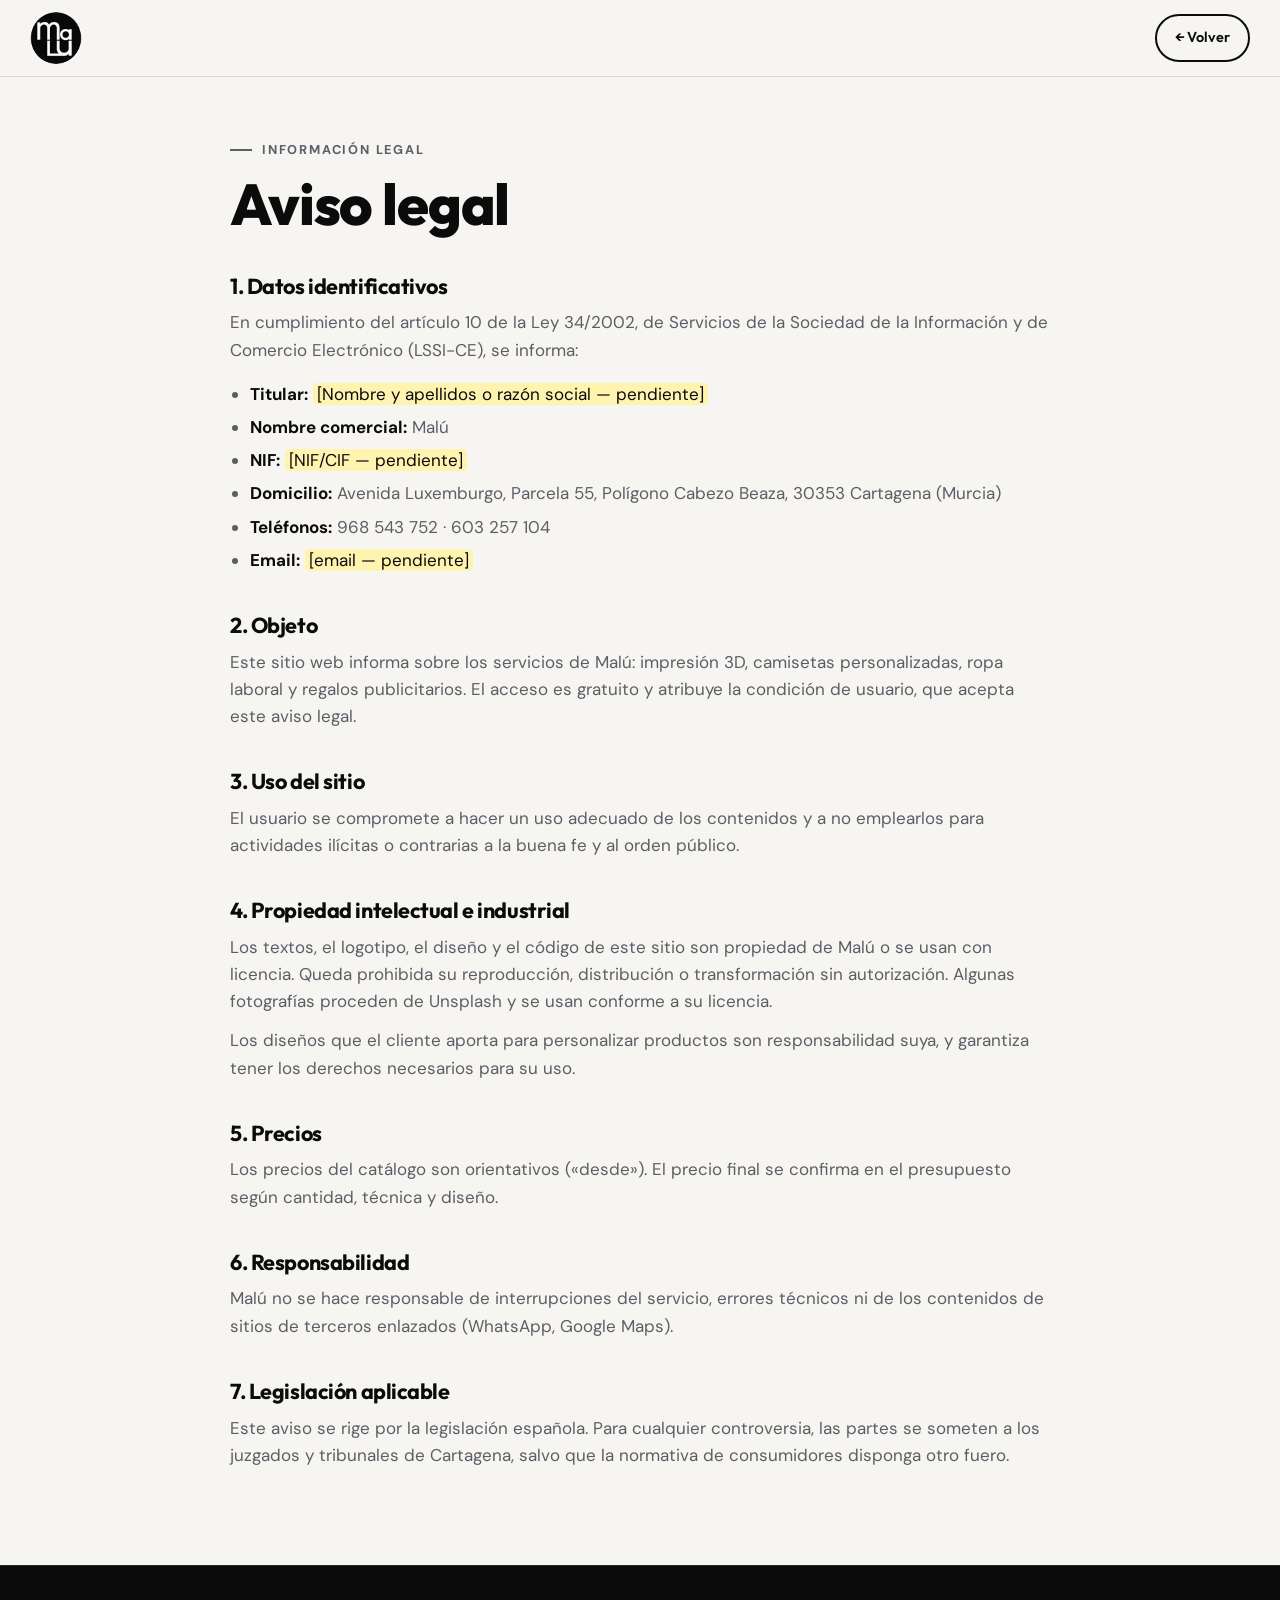
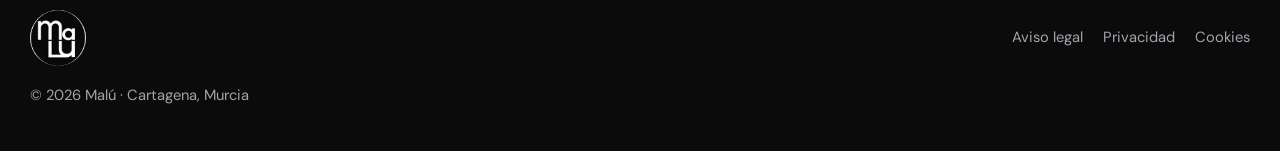
==== aviso-legal.html @ 9c3071f2 "Animaciones, solo logo, páginas legales, ticker en móvil y mejoras SEO Co-Authored-By: Claude Opus 5" ====
<!DOCTYPE html>
<html lang="es">
<head>
  <meta charset="UTF-8">
  <meta name="viewport" content="width=device-width, initial-scale=1.0">
  <title>Aviso legal | Malú</title>
  <meta name="robots" content="noindex, follow">
  <link rel="icon" type="image/png" href="assets/favicon-32.png">
  <link rel="preconnect" href="https://fonts.googleapis.com">
  <link rel="preconnect" href="https://fonts.gstatic.com" crossorigin>
  <link href="https://fonts.googleapis.com/css2?family=Outfit:wght@600;700;800&family=DM+Sans:opsz,wght@9..40,400;9..40,700&display=swap" rel="stylesheet">
  <link rel="stylesheet" href="styles.css">
</head>
<body>
  <header class="header scrolled">
    <div class="wrap header__inner">
      <a href="./" class="brand" aria-label="Malú, inicio"><img src="assets/logo-malu-160.webp" alt="Malú" width="52" height="52"></a>
      <a class="btn btn--sm btn--ghost legal-back" href="./">← Volver</a>
    </div>
  </header>
  <main class="legal wrap">
    <p class="eyebrow">Información legal</p>
    <h1>Aviso legal</h1>
    <h2>1. Datos identificativos</h2>
    <p>En cumplimiento del artículo 10 de la Ley 34/2002, de Servicios de la Sociedad de la Información y de Comercio Electrónico (LSSI-CE), se informa:</p>
    <ul><li><b>Titular:</b> <mark>[Nombre y apellidos o razón social — pendiente]</mark></li><li><b>Nombre comercial:</b> Malú</li><li><b>NIF:</b> <mark>[NIF/CIF — pendiente]</mark></li><li><b>Domicilio:</b> Avenida Luxemburgo, Parcela 55, Polígono Cabezo Beaza, 30353 Cartagena (Murcia)</li><li><b>Teléfonos:</b> 968 543 752 · 603 257 104</li><li><b>Email:</b> <mark>[email — pendiente]</mark></li></ul>
    <h2>2. Objeto</h2>
    <p>Este sitio web informa sobre los servicios de Malú: impresión 3D, camisetas personalizadas, ropa laboral y regalos publicitarios. El acceso es gratuito y atribuye la condición de usuario, que acepta este aviso legal.</p>
    <h2>3. Uso del sitio</h2>
    <p>El usuario se compromete a hacer un uso adecuado de los contenidos y a no emplearlos para actividades ilícitas o contrarias a la buena fe y al orden público.</p>
    <h2>4. Propiedad intelectual e industrial</h2>
    <p>Los textos, el logotipo, el diseño y el código de este sitio son propiedad de Malú o se usan con licencia. Queda prohibida su reproducción, distribución o transformación sin autorización. Algunas fotografías proceden de Unsplash y se usan conforme a su licencia.</p>
    <p>Los diseños que el cliente aporta para personalizar productos son responsabilidad suya, y garantiza tener los derechos necesarios para su uso.</p>
    <h2>5. Precios</h2>
    <p>Los precios del catálogo son orientativos («desde»). El precio final se confirma en el presupuesto según cantidad, técnica y diseño.</p>
    <h2>6. Responsabilidad</h2>
    <p>Malú no se hace responsable de interrupciones del servicio, errores técnicos ni de los contenidos de sitios de terceros enlazados (WhatsApp, Google Maps).</p>
    <h2>7. Legislación aplicable</h2>
    <p>Este aviso se rige por la legislación española. Para cualquier controversia, las partes se someten a los juzgados y tribunales de Cartagena, salvo que la normativa de consumidores disponga otro fuero.</p>
  </main>
  <footer class="footer">
    <div class="wrap footer__inner">
      <a href="./" class="brand brand--light"><img src="assets/logo-malu-160.webp" alt="Malú" width="56" height="56"></a>
      <nav class="footer__legal" aria-label="Legal"><a href="aviso-legal.html">Aviso legal</a><a href="privacidad.html">Privacidad</a><a href="cookies.html">Cookies</a></nav>
      <p class="footer__copy">© 2026 Malú · Cartagena, Murcia</p>
    </div>
  </footer>
</body>
</html>
---- styles.css ----
:root {
  --ink: #0b0b0c;
  --ink-2: #17171a;
  --paper: #f6f5f2;
  --white: #ffffff;
  --muted: #5d5d66;
  --muted-dark: #a3a3ad;
  --line: rgba(11, 11, 12, 0.12);
  --line-dark: rgba(255, 255, 255, 0.12);
  --accent: #2546f0;
  --accent-ink: #1a33c4;
  --accent-soft: #e6eafe;

  --display: "Outfit", "Segoe UI", system-ui, sans-serif;
  --body: "DM Sans", "Segoe UI", system-ui, sans-serif;

  --radius: 22px;
  --radius-sm: 12px;
  --ease: cubic-bezier(.2, .7, .2, 1);
  --header-h: 76px;
}

*, *::before, *::after { box-sizing: border-box; }
html { scroll-behavior: smooth; scroll-padding-top: var(--header-h); }
html, body { overflow-x: clip; }
body {
  margin: 0;
  font-family: var(--body);
  font-size: 1.0625rem;
  line-height: 1.6;
  color: var(--ink);
  background: var(--paper);
  -webkit-font-smoothing: antialiased;
}
img { max-width: 100%; display: block; }
a { color: inherit; text-decoration: none; }
h1, h2, h3 { font-family: var(--display); line-height: 1.05; margin: 0; letter-spacing: -0.02em; }
p { margin: 0; }

.wrap { width: min(1220px, 100% - 40px); margin-inline: auto; }

.skip {
  position: absolute; left: 16px; top: -60px; z-index: 100;
  background: var(--accent); color: #fff; padding: 10px 16px; border-radius: 8px;
}
.skip:focus { top: 16px; }

:focus-visible { outline: 3px solid var(--accent); outline-offset: 3px; border-radius: 6px; }

/* ---------- Buttons ---------- */
.btn {
  position: relative; overflow: hidden;
  display: inline-flex; align-items: center; justify-content: center; gap: .55em;
  padding: 15px 26px; border-radius: 999px;
  font-family: var(--display); font-weight: 600; font-size: 1rem;
  border: 2px solid transparent; cursor: pointer;
  transition: transform .3s var(--ease), background .3s, color .3s, border-color .3s, box-shadow .3s;
}
.btn svg { width: 20px; height: 20px; fill: currentColor; }
.btn--sm { padding: 10px 18px; font-size: .9rem; }
.btn--accent { background: var(--accent); color: #fff; }
.btn--accent:hover { background: var(--accent-ink); transform: translateY(-2px); box-shadow: 0 10px 26px -10px rgba(37, 70, 240, .7); }
.btn--ghost { border-color: var(--ink); color: var(--ink); }
.btn--ghost:hover { background: var(--ink); color: var(--paper); transform: translateY(-2px); }
.btn::after {
  content: ""; position: absolute; inset: 0;
  background: linear-gradient(110deg, transparent 30%, rgba(255,255,255,.35) 50%, transparent 70%);
  transform: translateX(-120%); transition: transform .7s var(--ease);
}
.btn:hover::after { transform: translateX(120%); }

/* ---------- Header ---------- */
.header {
  position: fixed; inset: 0 0 auto; z-index: 50;
  padding-top: env(safe-area-inset-top, 0px);
  transition: background .35s, box-shadow .35s, backdrop-filter .35s;
}
.header.scrolled {
  background: rgba(246, 245, 242, .86);
  backdrop-filter: blur(14px); -webkit-backdrop-filter: blur(14px);
  box-shadow: 0 1px 0 var(--line);
}
.header__inner { height: var(--header-h); display: flex; align-items: center; gap: 28px; }
.brand { display: flex; align-items: center; flex: none; }
.brand img { border-radius: 50%; transition: transform .6s var(--ease); }
.brand:hover img { transform: rotate(-12deg) scale(1.06); }
.nav { display: flex; gap: 28px; margin-left: auto; }
.nav a { position: relative; font-weight: 500; font-size: .98rem; }
.nav a::after {
  content: ""; position: absolute; left: 0; right: 0; bottom: -6px; height: 2px;
  background: var(--accent); transform: scaleX(0); transform-origin: right; transition: transform .35s var(--ease);
}
.nav a:hover::after { transform: scaleX(1); transform-origin: left; }
.burger { display: none; }

/* ---------- Hero ---------- */
.hero { padding-top: calc(var(--header-h) + 56px); overflow: hidden; }
.hero__grid { display: grid; grid-template-columns: 1.05fr 1fr; gap: 56px; align-items: center; }
.eyebrow {
  display: inline-flex; align-items: center; gap: 10px;
  font-size: .8rem; font-weight: 700; letter-spacing: .14em; text-transform: uppercase; color: var(--accent);
}
.eyebrow::before { content: ""; width: 22px; height: 2px; background: currentColor; }
.hero__title { font-size: clamp(3rem, 7.4vw, 6.4rem); font-weight: 800; margin: 18px 0 22px; letter-spacing: -.045em; line-height: .95; }
.hero__title em { font-style: normal; color: var(--accent); }
.hero__lead { font-size: 1.2rem; color: var(--muted); max-width: 34ch; }
.hero__actions { display: flex; flex-wrap: wrap; gap: 12px; margin: 34px 0 40px; }
.hero__facts { list-style: none; padding: 0; margin: 0; display: flex; flex-wrap: wrap; gap: 10px 32px; color: var(--muted); font-size: .95rem; }
.hero__facts strong { color: var(--ink); font-family: var(--display); }

.hero__media { position: relative; aspect-ratio: 1 / 1; max-width: 100%; }
.tile { position: absolute; margin: 0; overflow: hidden; border-radius: var(--radius); box-shadow: 0 30px 60px -30px rgba(11,11,12,.45); }
.tile img { width: 100%; height: 100%; object-fit: cover; transition: transform 1.2s var(--ease); }
.tile:hover img { transform: scale(1.05); }
.tile--main { inset: 0 0 18% 12%; }
.tile--a { left: 0; bottom: 0; width: 46%; aspect-ratio: 3 / 2; border: 6px solid var(--paper); }
.tile--b { right: 6%; bottom: -4%; width: 30%; aspect-ratio: 1; border: 6px solid var(--paper); }
.badge {
  position: absolute; left: 4%; top: 6%; width: 104px; height: 104px; border-radius: 50%;
  background: var(--ink); display: grid; place-items: center;
  box-shadow: 0 0 0 8px var(--paper); animation: spin 22s linear infinite;
}
.badge img { width: 100%; border-radius: 50%; animation: spin 22s linear infinite reverse; }
@keyframes spin { to { transform: rotate(360deg); } }

.ticker { margin-top: 84px; background: var(--ink); color: var(--paper); padding: 20px 0; overflow: hidden; transform: rotate(-1.2deg); width: 104%; margin-left: -2%; }
.ticker__track { display: flex; width: max-content; will-change: transform; animation: marquee 45s linear infinite; }
.ticker:hover .ticker__track { animation-play-state: paused; }
.ticker span { flex: none; font-family: var(--display); font-weight: 700; font-size: 1.5rem; padding-left: 28px; white-space: nowrap; display: flex; align-items: center; gap: 28px; }
.ticker span::after { content: ""; width: 8px; height: 8px; border-radius: 50%; background: var(--accent); }
@keyframes marquee { from { transform: translate3d(0, 0, 0); } to { transform: translate3d(-50%, 0, 0); } }

/* ---------- Sections ---------- */
.section { padding-block: clamp(80px, 11vw, 140px); }
.section--dark { background: var(--ink); color: var(--paper); }
.section--dark .section__sub { color: var(--muted-dark); }
.section--accent { background: var(--accent); color: #fff; }
.section__head { max-width: 760px; margin-bottom: 56px; }
.section__head h2 { font-size: clamp(2.1rem, 4.4vw, 3.6rem); font-weight: 700; margin-top: 14px; }
.section__sub { margin-top: 16px; color: var(--muted); font-size: 1.1rem; }
.section--dark .eyebrow { color: #8ea0ff; }

/* ---------- Services ---------- */
.services { display: grid; grid-template-columns: repeat(2, 1fr); gap: 24px; }
.service {
  display: grid; grid-template-columns: 42% 1fr; background: var(--white);
  border-radius: var(--radius); overflow: hidden; border: 1px solid var(--line);
  transition: transform .45s var(--ease), box-shadow .45s var(--ease);
}
.service:hover { transform: translateY(-6px); box-shadow: 0 28px 50px -30px rgba(11,11,12,.4); }
.service__img { overflow: hidden; min-height: 260px; }
.service__img img { width: 100%; height: 100%; object-fit: cover; transition: transform 1s var(--ease); }
.service:hover .service__img img { transform: scale(1.06); }
.service__body { padding: 30px 28px; display: flex; flex-direction: column; gap: 12px; }
.service__num { font-family: var(--display); font-weight: 700; color: var(--accent); font-size: .9rem; }
.service h3 { font-size: 1.65rem; font-weight: 700; }
.service p { color: var(--muted); font-size: 1rem; }
.chips { list-style: none; padding: 0; margin: auto 0 0; display: flex; flex-wrap: wrap; gap: 6px; }
.chips li { font-size: .78rem; font-weight: 600; padding: 5px 11px; border-radius: 999px; background: var(--accent-soft); color: var(--accent-ink); }

/* ---------- Catalog ---------- */
.filters { display: flex; flex-wrap: wrap; gap: 8px; margin-bottom: 36px; }
.filter {
  font: 600 .95rem var(--display); color: var(--paper); background: transparent;
  border: 1.5px solid var(--line-dark); border-radius: 999px; padding: 10px 20px; cursor: pointer;
  transition: background .3s, border-color .3s, color .3s;
}
.filter:hover { border-color: var(--paper); }
.filter.is-active { background: var(--paper); color: var(--ink); border-color: var(--paper); }

.catalog { display: grid; grid-template-columns: repeat(auto-fill, minmax(min(100%, 300px), 1fr)); gap: 22px; }
@media (min-width: 1025px) { .catalog { grid-template-columns: repeat(3, 1fr); } }
.product {
  background: var(--ink-2); border: 1px solid var(--line-dark); border-radius: var(--radius);
  overflow: hidden; display: flex; flex-direction: column;
  transition: transform .45s var(--ease), border-color .45s, opacity .35s, scale .35s;
}
.product:hover { transform: translateY(-6px); border-color: rgba(142, 160, 255, .5); }
.product.is-hidden { display: none; }
.product__img { aspect-ratio: 4 / 3; overflow: hidden; }
.product__img img { width: 100%; height: 100%; object-fit: cover; transition: transform 1s var(--ease); }
.product:hover .product__img img { transform: scale(1.06); }
.product__body { padding: 22px; display: flex; flex-direction: column; gap: 8px; flex: 1; }
.product__cat { font-size: .74rem; font-weight: 700; letter-spacing: .12em; text-transform: uppercase; color: #8ea0ff; }
.product h3 { font-size: 1.3rem; font-weight: 600; }
.product p { color: var(--muted-dark); font-size: .95rem; }
.product__foot { margin-top: auto; padding-top: 16px; display: flex; align-items: center; justify-content: space-between; gap: 10px; }
.price { font-size: .9rem; color: var(--muted-dark); }
.price b { font-family: var(--display); font-size: 1.35rem; color: var(--paper); }

/* ---------- Steps ---------- */
.steps { list-style: none; padding: 0; margin: 0; display: grid; grid-template-columns: repeat(4, 1fr); gap: 20px; counter-reset: s; }
.step { padding: 30px 26px 34px; border-top: 2px solid var(--ink); position: relative; }
.step::before {
  content: ""; position: absolute; left: 0; top: -2px; height: 2px; width: 0; background: var(--accent);
  transition: width 1s var(--ease) .2s;
}
.step.is-visible::before { width: 100%; }
.step__n { font-family: var(--display); font-weight: 800; font-size: 3.4rem; color: var(--accent); line-height: 1; display: block; margin-bottom: 18px; }
.step h3 { font-size: 1.3rem; font-weight: 700; margin-bottom: 10px; }
.step p { color: var(--muted); font-size: .98rem; }

/* ---------- Why ---------- */
.why { display: grid; grid-template-columns: 1fr 2fr; gap: 56px; align-items: start; }
.why h2 { font-size: clamp(2.6rem, 6vw, 5rem); font-weight: 800; letter-spacing: -.04em; }
.why__grid { display: grid; grid-template-columns: repeat(2, 1fr); gap: 36px 40px; }
.why__grid h3 { font-size: 1.35rem; font-weight: 700; margin-bottom: 8px; }
.why__grid p { color: rgba(255,255,255,.82); }

/* ---------- FAQ ---------- */
.faq { display: grid; grid-template-columns: 1fr 1.4fr; gap: 56px; align-items: start; }
.faq .section__head { position: sticky; top: calc(var(--header-h) + 24px); }
.faq__list details { border-bottom: 1px solid var(--line); }
.faq__list summary {
  list-style: none; cursor: pointer; padding: 24px 44px 24px 0; position: relative;
  font-family: var(--display); font-weight: 600; font-size: 1.2rem;
}
.faq__list summary::-webkit-details-marker { display: none; }
.faq__list summary::after {
  content: "+"; position: absolute; right: 4px; top: 50%; transform: translateY(-50%);
  width: 32px; height: 32px; border-radius: 50%; display: grid; place-items: center;
  background: var(--accent-soft); color: var(--accent); font-size: 1.3rem; transition: transform .35s var(--ease), background .3s, color .3s;
}
.faq__list details[open] summary::after { transform: translateY(-50%) rotate(45deg); background: var(--accent); color: #fff; }
.faq__list details p { padding: 0 44px 24px 0; color: var(--muted); }

/* ---------- Contact ---------- */
.contact { display: grid; grid-template-columns: 1fr 1fr; gap: 56px; align-items: stretch; }
.contact h2 { font-size: clamp(2.1rem, 4.4vw, 3.6rem); font-weight: 700; margin: 14px 0 34px; }
.contact__list { list-style: none; padding: 0; margin: 0 0 40px; display: grid; gap: 20px; }
.contact__list span { display: block; font-size: .78rem; letter-spacing: .12em; text-transform: uppercase; color: var(--muted-dark); margin-bottom: 4px; }
.contact__list a { font-family: var(--display); font-size: 1.25rem; font-weight: 500; transition: color .25s; }
.contact__list a:hover { color: #8ea0ff; }

.form { display: grid; gap: 16px; }
.form__row { display: grid; grid-template-columns: 1fr 1fr; gap: 16px; }
.form label { display: grid; gap: 6px; font-size: .88rem; color: var(--muted-dark); }
.form input, .form select, .form textarea {
  font: 400 1rem var(--body); color: var(--paper); background: var(--ink-2);
  border: 1.5px solid var(--line-dark); border-radius: var(--radius-sm); padding: 13px 15px;
  transition: border-color .25s;
}
.form select { appearance: none; background-image: linear-gradient(45deg, transparent 50%, #a3a3ad 50%), linear-gradient(135deg, #a3a3ad 50%, transparent 50%); background-position: calc(100% - 20px) 55%, calc(100% - 15px) 55%; background-size: 5px 5px; background-repeat: no-repeat; }
.form input:focus, .form select:focus, .form textarea:focus { outline: none; border-color: var(--accent); }
.form button { justify-self: start; }
.form__note { font-size: .9rem; color: #ff8f8f; min-height: 1.2em; }

.contact__map { border-radius: var(--radius); overflow: hidden; min-height: 420px; border: 1px solid var(--line-dark); }
.contact__map iframe { width: 100%; height: 100%; min-height: 420px; border: 0; filter: grayscale(1) contrast(1.05); transition: filter .5s; }
.contact__map:hover iframe { filter: none; }

/* ---------- Footer ---------- */
.footer { background: var(--ink); color: var(--muted-dark); border-top: 1px solid var(--line-dark); padding: 44px 0 calc(44px + env(safe-area-inset-bottom, 0px)); font-size: .92rem; }
.footer__inner { display: flex; flex-wrap: wrap; align-items: center; gap: 18px 36px; }
.brand--light { color: var(--paper); font-size: 1.25rem; }
.footer__legal { display: flex; gap: 20px; margin-left: auto; }
.footer__legal a:hover, .footer a:hover { color: var(--paper); }
.footer__copy { width: 100%; }

/* ---------- WhatsApp float ---------- */
.wa-float {
  position: fixed; right: 20px; bottom: calc(20px + env(safe-area-inset-bottom, 0px)); z-index: 60;
  width: 60px; height: 60px; border-radius: 50%; background: #25d366; display: grid; place-items: center;
  box-shadow: 0 12px 28px -8px rgba(37, 211, 102, .6); transition: transform .3s var(--ease);
}
.wa-float svg { width: 32px; height: 32px; fill: #fff; }
.wa-float:hover { transform: scale(1.08); }
.wa-float::before {
  content: ""; position: absolute; inset: 0; border-radius: 50%; border: 2px solid #25d366;
  animation: ping 2.4s var(--ease) infinite;
}
@keyframes ping { 0% { transform: scale(1); opacity: .8; } 100% { transform: scale(1.7); opacity: 0; } }

/* ---------- Reveal ---------- */
.reveal { opacity: 0; transform: translateY(28px); filter: blur(6px); transition: opacity .9s var(--ease), transform .9s var(--ease), filter .9s var(--ease); }
.reveal.is-visible { opacity: 1; transform: none; filter: none; }
.hero .reveal { transition-delay: calc(var(--i, 0) * 110ms); }

/* ---------- Responsive ---------- */
@media (max-width: 1024px) {
  .hero__grid { grid-template-columns: 1fr; gap: 48px; }
  .hero__media { max-width: 620px; }
  .services { grid-template-columns: 1fr; }
  .steps { grid-template-columns: repeat(2, 1fr); }
  .why, .faq, .contact { grid-template-columns: 1fr; gap: 40px; }
  .faq .section__head { position: static; }
}

@media (max-width: 860px) {
  .header__cta { display: none; }
  .burger {
    display: grid; gap: 6px; margin-left: auto; width: 44px; height: 44px; place-content: center;
    background: none; border: 0; cursor: pointer;
  }
  .burger span { width: 24px; height: 2px; background: var(--ink); transition: transform .3s var(--ease); }
  .burger[aria-expanded="true"] span:first-child { transform: translateY(4px) rotate(45deg); }
  .burger[aria-expanded="true"] span:last-child { transform: translateY(-4px) rotate(-45deg); }
  .nav {
    position: fixed; inset: calc(var(--header-h) + env(safe-area-inset-top, 0px)) 0 auto; flex-direction: column; gap: 0;
    background: var(--paper); padding: 8px 20px 24px; box-shadow: 0 20px 30px -20px rgba(0,0,0,.25);
    transform: translateY(-120%); transition: transform .45s var(--ease); z-index: -1;
  }
  .nav.open { transform: none; }
  .nav a { padding: 16px 0; border-bottom: 1px solid var(--line); font-size: 1.15rem; font-family: var(--display); }
  .header.menu-open { background: var(--paper); }
}

@media (max-width: 640px) {
  .wrap { width: calc(100% - 32px); }
  .hero { padding-top: calc(var(--header-h) + 28px); }
  .service { grid-template-columns: 1fr; }
  .service__img { min-height: 0; aspect-ratio: 16 / 10; }
  .steps { grid-template-columns: 1fr; }
  .why__grid { grid-template-columns: 1fr; }
  .form__row { grid-template-columns: 1fr; }
  .badge { width: 74px; height: 74px; }
  .ticker { margin-top: 56px; padding: 14px 0; }
  .ticker__track { animation-duration: 38s; }
  .ticker span { font-size: 1.1rem; padding-left: 20px; gap: 20px; }
  .hero__title { font-size: clamp(2.6rem, 12vw, 3.4rem); }
  .hero__lead { font-size: 1.05rem; }
  .hero__actions { margin: 26px 0 30px; }
  .hero__actions .btn { flex: 1 1 100%; }
  .section__head { margin-bottom: 36px; }
  .service__body { padding: 24px 20px; }
  .faq__list summary { font-size: 1.05rem; }
  .contact__list a { font-size: 1.1rem; }
  .contact__map, .contact__map iframe { min-height: 300px; }
  .form button { justify-self: stretch; }
  .wa-float { width: 54px; height: 54px; right: 16px; }
  .footer__legal { margin-left: 0; }
}

/* Con "reducir movimiento" se mantienen las animaciones suaves (petición de la clienta);
   el JS desactiva parallax, tilt e intro, y aquí se frenan los bucles. */
@media (prefers-reduced-motion: reduce) {
  html { scroll-behavior: auto; }
  .ticker__track { animation-duration: 60s; }
  .blob { animation: none; }
}

/* ---------- Páginas legales ---------- */
.legal-back { margin-left: auto; }
.legal { max-width: 820px; padding-block: calc(var(--header-h) + 56px) 96px; }
.legal h1 { font-size: clamp(2.2rem, 6vw, 3.6rem); font-weight: 800; margin: 14px 0 32px; }
.legal h2 { font-size: 1.35rem; font-weight: 700; margin: 40px 0 12px; }
.legal p, .legal li { color: var(--muted); }
.legal p + p { margin-top: 12px; }
.legal ul { padding-left: 1.2em; display: grid; gap: 6px; }
.legal b { color: var(--ink); }
.legal mark { background: #fff3b0; color: var(--ink); padding: 0 4px; border-radius: 4px; }
.legal .table { overflow-x: auto; margin-top: 12px; }
.legal table { width: 100%; border-collapse: collapse; font-size: .95rem; min-width: 520px; }
.legal th, .legal td { text-align: left; padding: 12px 14px; border-bottom: 1px solid var(--line); vertical-align: top; }
.legal th { font-family: var(--display); color: var(--ink); }

/* =========================================================
   ANIMACIONES E INTERACCIÓN
   ========================================================= */

/* Intro con el logo */
.intro {
  position: fixed; inset: 0; z-index: 200; background: var(--ink);
  display: grid; place-items: center;
  clip-path: circle(150% at 50% 50%);
  transition: clip-path 1s cubic-bezier(.7, 0, .2, 1);
}
.intro img { border-radius: 50%; animation: introPop .9s var(--ease) both; }
.intro.done { clip-path: circle(0% at 50% 50%); pointer-events: none; }
@keyframes introPop { from { transform: scale(.4) rotate(-90deg); opacity: 0; } to { transform: none; opacity: 1; } }

/* Barra de progreso de lectura */
.progress {
  position: fixed; top: 0; left: 0; z-index: 70; height: 3px; width: 100%;
  background: var(--accent); transform-origin: 0 50%; transform: scaleX(0);
}

/* Header que se esconde al bajar y aparece al subir */
.header { transition: background .35s, box-shadow .35s, transform .45s var(--ease); }
.header.hide { transform: translateY(-110%); }
.nav a.active { color: var(--accent); }
.nav a.active::after { transform: scaleX(1); }

/* Fondo vivo del hero */
.hero { position: relative; isolation: isolate; }
.blob {
  position: absolute; z-index: -1; border-radius: 50%; filter: blur(70px); opacity: .55; pointer-events: none;
  animation: float 14s ease-in-out infinite alternate;
}
.blob--1 { width: 460px; height: 460px; background: #b9c4ff; right: -120px; top: 40px; }
.blob--2 { width: 320px; height: 320px; background: #dfe4ff; left: -120px; bottom: 120px; animation-delay: -6s; }
@keyframes float { to { transform: translate3d(-60px, 50px, 0) scale(1.12); } }

/* Título del hero palabra a palabra */
.hero__title .line { display: block; overflow: hidden; padding-bottom: .06em; }
.hero__title .word { display: inline-block; transform: translateY(110%) rotate(6deg); opacity: 0; transition: transform 1s var(--ease), opacity 1s var(--ease); }
.is-loaded .hero__title .word { transform: none; opacity: 1; }
.hero__title .word:nth-child(1) { transition-delay: .15s; }
.hero__title .word:nth-child(2) { transition-delay: .25s; }
.hero__title .line + .line .word:nth-child(1) { transition-delay: .4s; }
.hero__title .line + .line .word:nth-child(2) { transition-delay: .5s; }
.hero__title .line + .line .word:nth-child(3) { transition-delay: .6s; }
.hero .reveal { transition-delay: calc(.5s + var(--i, 0) * 120ms); }
h1.eyebrow { margin: 0; font-family: var(--body); line-height: 1.4; letter-spacing: .14em; }

/* Fotos del hero: entrada con máscara + parallax */
.tile { clip-path: inset(100% 0 0 0 round var(--radius)); transition: clip-path 1.3s cubic-bezier(.7, 0, .2, 1), transform .8s var(--ease); will-change: transform; }
.is-loaded .tile { clip-path: inset(0 0 0 0 round var(--radius)); }
.is-loaded .tile--main { transition-delay: .35s; }
.is-loaded .tile--a { transition-delay: .65s; }
.is-loaded .tile--b { transition-delay: .85s; }
.tile img { transform: scale(1.25); transition: transform 1.8s var(--ease); }
.is-loaded .tile img { transform: scale(1); }
.is-loaded .tile:hover img { transform: scale(1.06); }

/* Sello giratorio */
.badge { width: 132px; height: 132px; animation: none; background: var(--paper); box-shadow: 0 18px 40px -18px rgba(11,11,12,.45); transform: scale(0); transition: transform .9s cubic-bezier(.3, 1.6, .5, 1) 1.1s; }
.is-loaded .badge { transform: scale(1); }
.badge img { width: 74px; height: 74px; animation: none; position: absolute; }
.badge__ring { width: 100%; height: 100%; animation: spin 18s linear infinite; }
.badge__ring text { font: 700 14px var(--display); fill: var(--ink); }

/* Títulos de sección: barrido palabra a palabra */
.split .w { display: inline-block; overflow: hidden; vertical-align: top; padding-bottom: .08em; }
.split .w > span { display: inline-block; transform: translateY(105%); transition: transform .9s var(--ease); transition-delay: calc(var(--w) * 55ms); }
.split.is-visible .w > span { transform: none; }

/* Revelado escalonado de grupos */
.stagger > * { opacity: 0; transform: translateY(40px) scale(.97); transition: opacity .8s var(--ease), transform .8s var(--ease); transition-delay: calc(var(--s, 0) * 90ms); }
.stagger.is-visible > * { opacity: 1; transform: none; }

/* Imágenes que se descubren al entrar */
.service__img, .product__img { clip-path: inset(0 0 100% 0); transition: clip-path 1.1s cubic-bezier(.7, 0, .2, 1) .15s; }
.is-visible .service__img, .is-visible .product__img { clip-path: inset(0 0 0 0); }

/* Tarjetas con inclinación 3D y brillo que sigue al ratón */
.service, .product { position: relative; }
.tilt { will-change: transform; }
.tilt::before {
  content: ""; position: absolute; inset: 0; z-index: 2; pointer-events: none; border-radius: inherit;
  background: radial-gradient(500px circle at var(--mx, 50%) var(--my, 50%), rgba(37, 70, 240, .14), transparent 45%);
  opacity: 0; transition: opacity .4s;
}
.tilt:hover::before { opacity: 1; }
.stagger.is-visible > .tilt:hover { transition: transform .15s linear, box-shadow .45s, border-color .45s; }

/* Chips */
.chips li { transition: transform .3s var(--ease), background .3s, color .3s; }
.chips li:hover { transform: translateY(-3px); background: var(--accent); color: #fff; }

/* Botones magnéticos */
.btn.magnetic { transition: transform .25s var(--ease), background .3s, color .3s, border-color .3s, box-shadow .3s; }

/* Filtro del catálogo animado */
.catalog.is-visible > .product.entering { animation: popIn .55s var(--ease) both; animation-delay: calc(var(--s, 0) * 60ms); }
@keyframes popIn { from { opacity: 0; transform: translateY(24px) scale(.94); } to { opacity: 1; transform: none; } }

/* Pasos: número que sube */
.step__n { display: inline-block; transform: translateY(30px); opacity: 0; transition: transform .9s var(--ease), opacity .9s; }
.step.is-visible .step__n { transform: none; opacity: 1; }
.step:hover .step__n { animation: bounce .6s var(--ease); }
@keyframes bounce { 40% { transform: translateY(-10px); } }

/* Sección azul: texto gigante de fondo en movimiento */
.section--accent { position: relative; overflow: hidden; }
.section--accent::after {
  content: "MALÚ · MALÚ · MALÚ · MALÚ · MALÚ · MALÚ · MALÚ · MALÚ ·"; position: absolute; left: 0; bottom: -0.18em; white-space: nowrap;
  font: 800 clamp(6rem, 18vw, 16rem)/1 var(--display); color: rgba(255,255,255,.07); pointer-events: none;
  animation: marquee 60s linear infinite;
}
.why { position: relative; z-index: 1; }
.why__grid > div { padding-left: 18px; border-left: 2px solid rgba(255,255,255,.25); transition: border-color .4s, transform .4s var(--ease); }
.why__grid > div:hover { border-color: #fff; transform: translateX(6px); }

/* FAQ: apertura suave */
.faq__list details[open] p { animation: faqIn .45s var(--ease); }
@keyframes faqIn { from { opacity: 0; transform: translateY(-8px); } }
.faq__list summary { transition: color .25s, padding-left .35s var(--ease); }
.faq__list summary:hover { color: var(--accent); padding-left: 8px; }

/* WhatsApp: aparece tras el scroll */
.wa-float { transform: scale(0); transition: transform .5s cubic-bezier(.3, 1.6, .5, 1); }
.wa-float.show { transform: scale(1); }
.wa-float.show:hover { transform: scale(1.1) rotate(-8deg); }

/* Cursor personalizado (solo ratón) */
.cursor {
  position: fixed; left: 0; top: 0; z-index: 300; width: 36px; height: 36px; margin: -18px 0 0 -18px;
  border: 1.5px solid var(--accent); border-radius: 50%; pointer-events: none;
  transition: width .3s var(--ease), height .3s var(--ease), margin .3s var(--ease), background .3s, opacity .3s;
  opacity: 0;
}
.cursor.on { opacity: 1; }
.cursor.big { width: 70px; height: 70px; margin: -35px 0 0 -35px; background: rgba(37, 70, 240, .12); }
@media (hover: none) { .cursor { display: none; } }

@media (max-width: 640px) {
  .badge { width: 96px; height: 96px; }
  .badge img { width: 54px; height: 54px; }
  .blob--1 { width: 280px; height: 280px; }
}
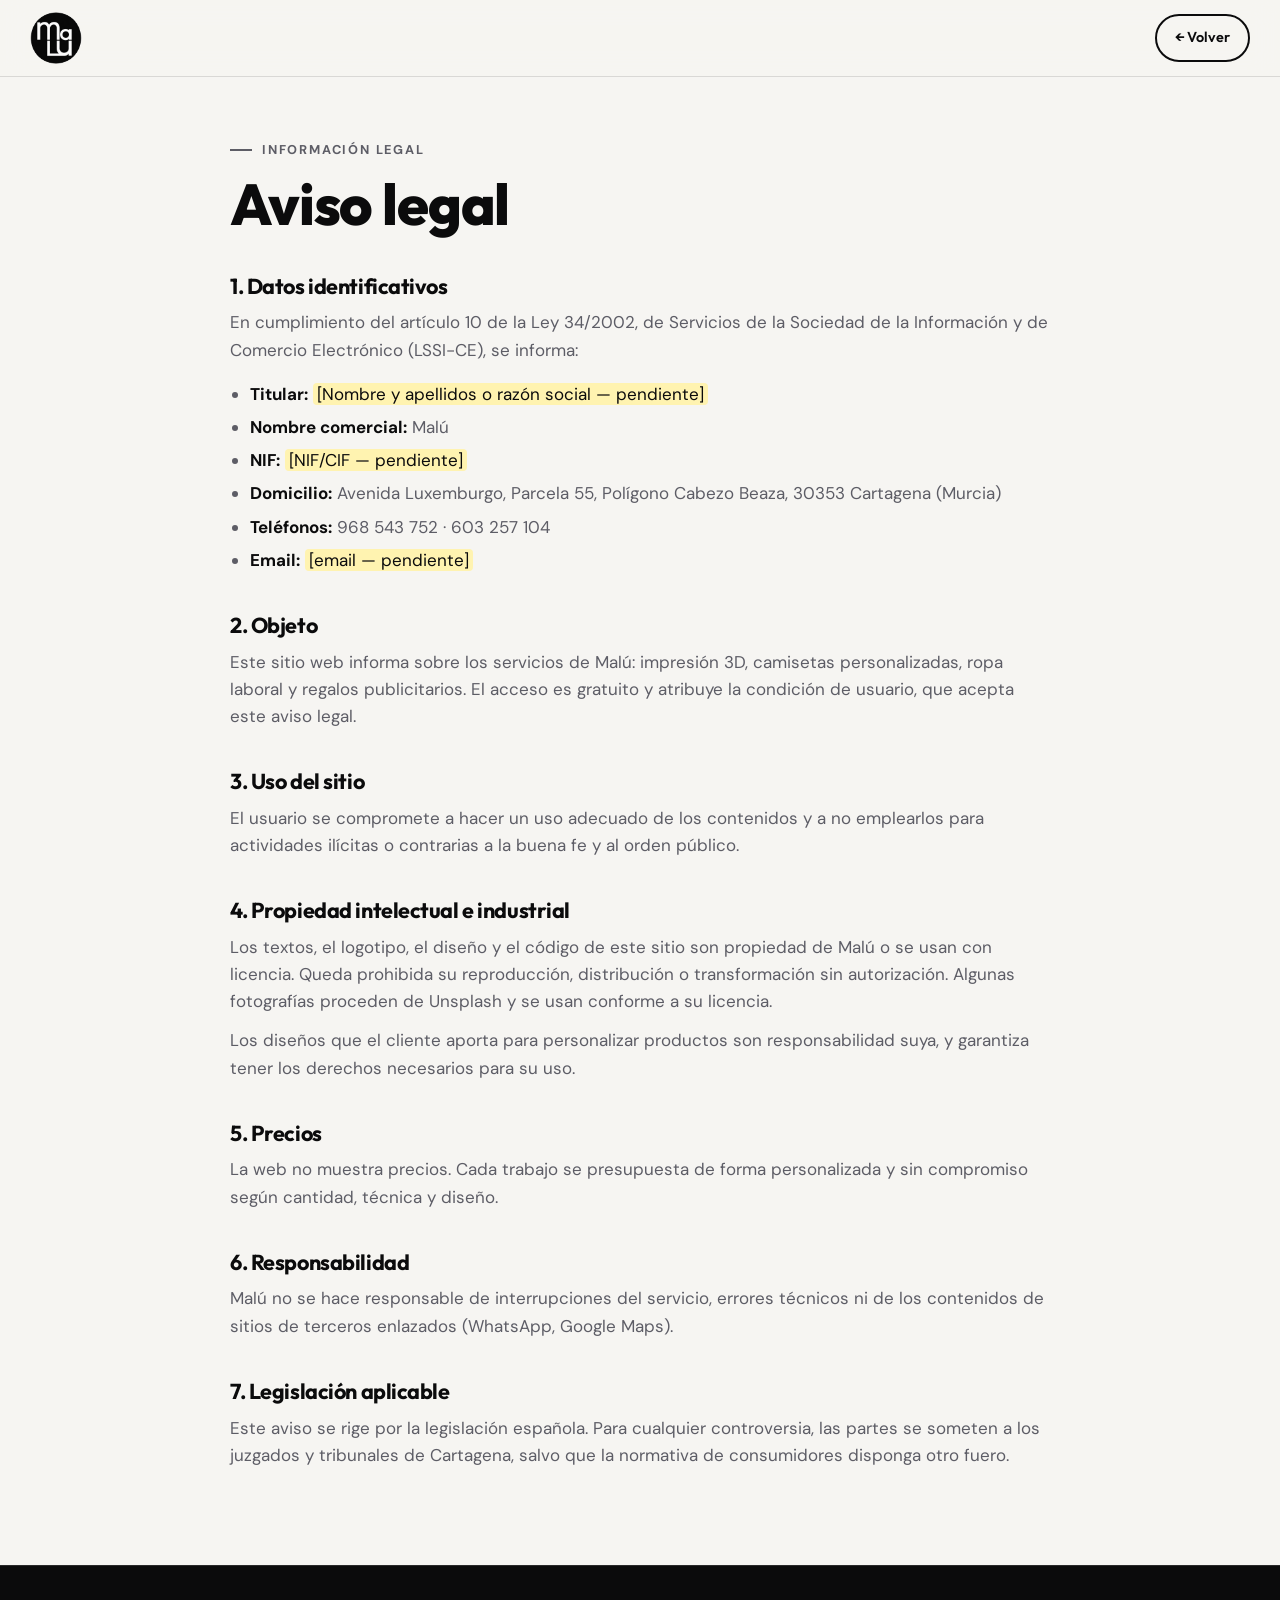
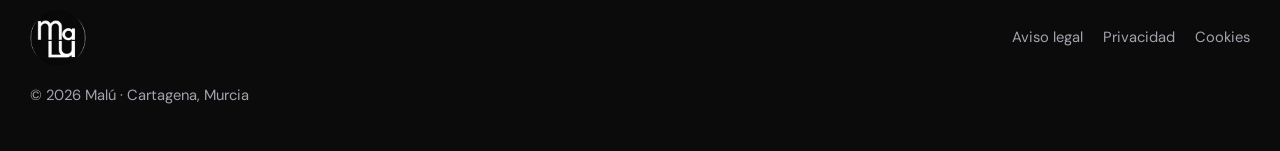
==== commit 1a76dafc: "Catálogo sin precios: todo con Solicitar presupuesto por WhatsApp Co-Authored-By: Claude Opus 5.5 <n" ====
--- a/aviso-legal.html
+++ b/aviso-legal.html
@@ -32,7 +32,7 @@
     <p>Los textos, el logotipo, el diseño y el código de este sitio son propiedad de Malú o se usan con licencia. Queda prohibida su reproducción, distribución o transformación sin autorización. Algunas fotografías proceden de Unsplash y se usan conforme a su licencia.</p>
     <p>Los diseños que el cliente aporta para personalizar productos son responsabilidad suya, y garantiza tener los derechos necesarios para su uso.</p>
     <h2>5. Precios</h2>
-    <p>Los precios del catálogo son orientativos («desde»). El precio final se confirma en el presupuesto según cantidad, técnica y diseño.</p>
+    <p>La web no muestra precios. Cada trabajo se presupuesta de forma personalizada y sin compromiso según cantidad, técnica y diseño.</p>
     <h2>6. Responsabilidad</h2>
     <p>Malú no se hace responsable de interrupciones del servicio, errores técnicos ni de los contenidos de sitios de terceros enlazados (WhatsApp, Google Maps).</p>
     <h2>7. Legislación aplicable</h2>
--- a/styles.css
+++ b/styles.css
@@ -83,7 +83,7 @@
 .header__inner { height: var(--header-h); display: flex; align-items: center; gap: 28px; }
 .brand { display: flex; align-items: center; flex: none; }
 .brand img { border-radius: 50%; transition: transform .6s var(--ease); }
-.brand:hover img { transform: rotate(-12deg) scale(1.06); }
+@media (hover: hover) { .brand:hover img { transform: rotate(-12deg) scale(1.06); } }
 .nav { display: flex; gap: 28px; margin-left: auto; }
 .nav a { position: relative; font-weight: 500; font-size: .98rem; }
 .nav a::after {
@@ -361,12 +361,12 @@
 /* Intro con el logo */
 .intro {
   position: fixed; inset: 0; z-index: 200; background: var(--ink);
-  display: grid; place-items: center;
-  clip-path: circle(150% at 50% 50%);
-  transition: clip-path 1s cubic-bezier(.7, 0, .2, 1);
-}
-.intro img { border-radius: 50%; animation: introPop .9s var(--ease) both; }
-.intro.done { clip-path: circle(0% at 50% 50%); pointer-events: none; }
+  display: flex; align-items: center; justify-content: center;
+  transition: opacity .7s var(--ease) .15s, visibility 0s linear .85s;
+}
+.intro img { width: 96px; height: 96px; border-radius: 50%; animation: introPop .9s var(--ease) both; transition: transform .7s var(--ease), opacity .5s; }
+.intro.done { opacity: 0; visibility: hidden; pointer-events: none; }
+.intro.done img { transform: scale(1.6); opacity: 0; }
 @keyframes introPop { from { transform: scale(.4) rotate(-90deg); opacity: 0; } to { transform: none; opacity: 1; } }
 
 /* Barra de progreso de lectura */
@@ -416,8 +416,8 @@
 /* Sello giratorio */
 .badge { width: 132px; height: 132px; animation: none; background: var(--paper); box-shadow: 0 18px 40px -18px rgba(11,11,12,.45); transform: scale(0); transition: transform .9s cubic-bezier(.3, 1.6, .5, 1) 1.1s; }
 .is-loaded .badge { transform: scale(1); }
-.badge img { width: 74px; height: 74px; animation: none; position: absolute; }
-.badge__ring { width: 100%; height: 100%; animation: spin 18s linear infinite; }
+.badge img { position: absolute; top: 50%; left: 50%; width: 74px; height: 74px; margin: -37px 0 0 -37px; animation: none; }
+.badge__ring { position: absolute; inset: 0; width: 100%; height: 100%; display: block; overflow: visible; transform-origin: 50% 50%; animation: spin 18s linear infinite; }
 .badge__ring text { font: 700 14px var(--display); fill: var(--ink); }
 
 /* Títulos de sección: barrido palabra a palabra */
@@ -496,6 +496,11 @@
 
 @media (max-width: 640px) {
   .badge { width: 96px; height: 96px; }
-  .badge img { width: 54px; height: 54px; }
+  .badge img { width: 54px; height: 54px; margin: -27px 0 0 -27px; }
+  h1.eyebrow { font-size: .72rem; letter-spacing: .1em; align-items: flex-start; }
+  h1.eyebrow::before { flex: none; margin-top: .55em; }
   .blob--1 { width: 280px; height: 280px; }
 }
+
+.btn--block { width: 100%; }
+.product__foot { padding-top: 18px; }
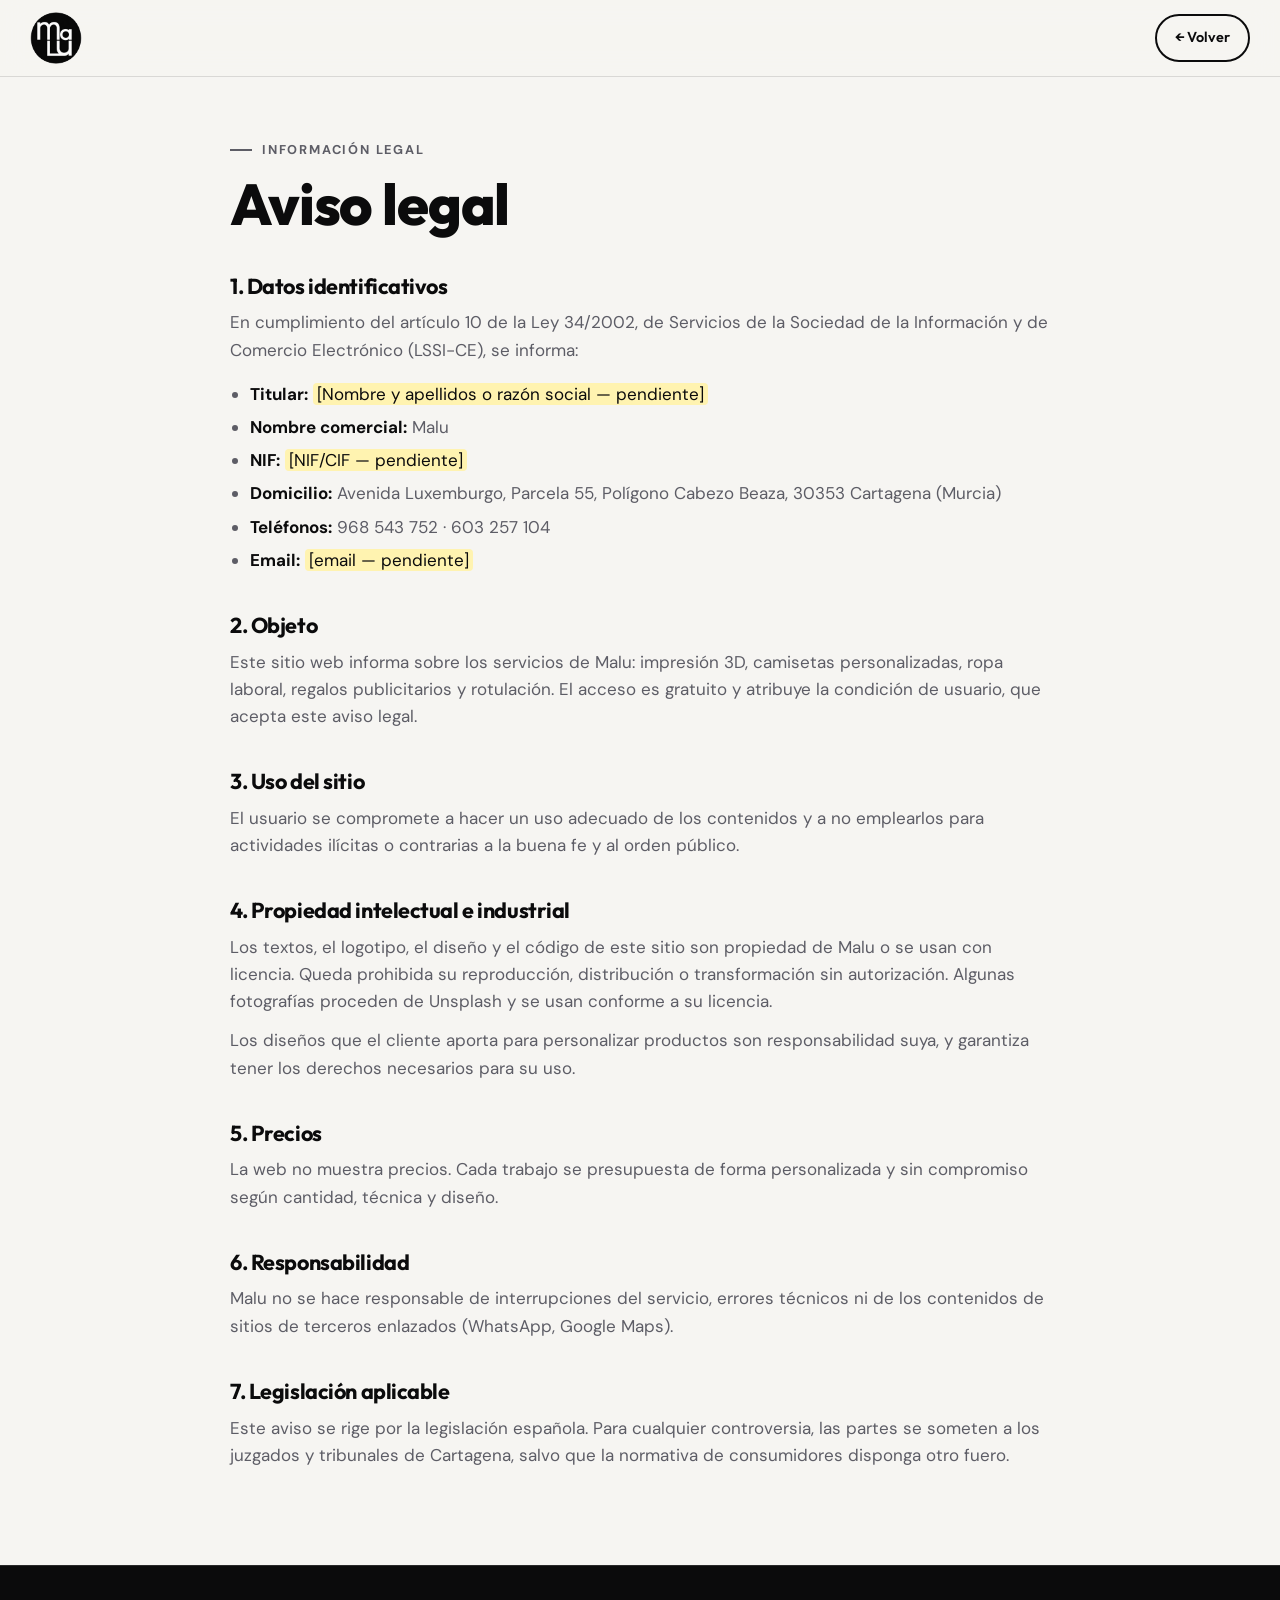
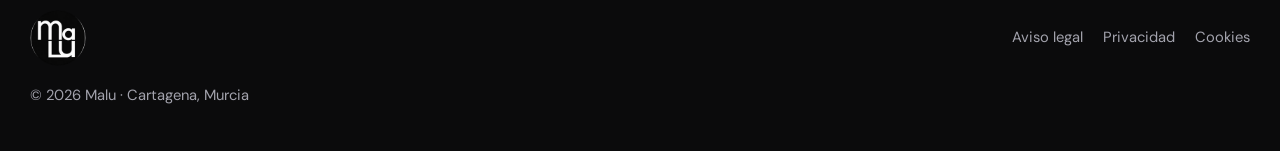
==== commit b503a35f: "Añadir servicio de rotulación y marca Malu sin tilde Co-Authored-By: Claude Opus 5.5 <noreply@anthro" ====
--- a/aviso-legal.html
+++ b/aviso-legal.html
@@ -3,7 +3,7 @@
 <head>
   <meta charset="UTF-8">
   <meta name="viewport" content="width=device-width, initial-scale=1.0">
-  <title>Aviso legal | Malú</title>
+  <title>Aviso legal | Malu</title>
   <meta name="robots" content="noindex, follow">
   <link rel="icon" type="image/png" href="assets/favicon-32.png">
   <link rel="preconnect" href="https://fonts.googleapis.com">
@@ -14,7 +14,7 @@
 <body>
   <header class="header scrolled">
     <div class="wrap header__inner">
-      <a href="./" class="brand" aria-label="Malú, inicio"><img src="assets/logo-malu-160.webp" alt="Malú" width="52" height="52"></a>
+      <a href="./" class="brand" aria-label="Malu, inicio"><img src="assets/logo-malu-160.webp" alt="Malu" width="52" height="52"></a>
       <a class="btn btn--sm btn--ghost legal-back" href="./">← Volver</a>
     </div>
   </header>
@@ -23,26 +23,26 @@
     <h1>Aviso legal</h1>
     <h2>1. Datos identificativos</h2>
     <p>En cumplimiento del artículo 10 de la Ley 34/2002, de Servicios de la Sociedad de la Información y de Comercio Electrónico (LSSI-CE), se informa:</p>
-    <ul><li><b>Titular:</b> <mark>[Nombre y apellidos o razón social — pendiente]</mark></li><li><b>Nombre comercial:</b> Malú</li><li><b>NIF:</b> <mark>[NIF/CIF — pendiente]</mark></li><li><b>Domicilio:</b> Avenida Luxemburgo, Parcela 55, Polígono Cabezo Beaza, 30353 Cartagena (Murcia)</li><li><b>Teléfonos:</b> 968 543 752 · 603 257 104</li><li><b>Email:</b> <mark>[email — pendiente]</mark></li></ul>
+    <ul><li><b>Titular:</b> <mark>[Nombre y apellidos o razón social — pendiente]</mark></li><li><b>Nombre comercial:</b> Malu</li><li><b>NIF:</b> <mark>[NIF/CIF — pendiente]</mark></li><li><b>Domicilio:</b> Avenida Luxemburgo, Parcela 55, Polígono Cabezo Beaza, 30353 Cartagena (Murcia)</li><li><b>Teléfonos:</b> 968 543 752 · 603 257 104</li><li><b>Email:</b> <mark>[email — pendiente]</mark></li></ul>
     <h2>2. Objeto</h2>
-    <p>Este sitio web informa sobre los servicios de Malú: impresión 3D, camisetas personalizadas, ropa laboral y regalos publicitarios. El acceso es gratuito y atribuye la condición de usuario, que acepta este aviso legal.</p>
+    <p>Este sitio web informa sobre los servicios de Malu: impresión 3D, camisetas personalizadas, ropa laboral, regalos publicitarios y rotulación. El acceso es gratuito y atribuye la condición de usuario, que acepta este aviso legal.</p>
     <h2>3. Uso del sitio</h2>
     <p>El usuario se compromete a hacer un uso adecuado de los contenidos y a no emplearlos para actividades ilícitas o contrarias a la buena fe y al orden público.</p>
     <h2>4. Propiedad intelectual e industrial</h2>
-    <p>Los textos, el logotipo, el diseño y el código de este sitio son propiedad de Malú o se usan con licencia. Queda prohibida su reproducción, distribución o transformación sin autorización. Algunas fotografías proceden de Unsplash y se usan conforme a su licencia.</p>
+    <p>Los textos, el logotipo, el diseño y el código de este sitio son propiedad de Malu o se usan con licencia. Queda prohibida su reproducción, distribución o transformación sin autorización. Algunas fotografías proceden de Unsplash y se usan conforme a su licencia.</p>
     <p>Los diseños que el cliente aporta para personalizar productos son responsabilidad suya, y garantiza tener los derechos necesarios para su uso.</p>
     <h2>5. Precios</h2>
     <p>La web no muestra precios. Cada trabajo se presupuesta de forma personalizada y sin compromiso según cantidad, técnica y diseño.</p>
     <h2>6. Responsabilidad</h2>
-    <p>Malú no se hace responsable de interrupciones del servicio, errores técnicos ni de los contenidos de sitios de terceros enlazados (WhatsApp, Google Maps).</p>
+    <p>Malu no se hace responsable de interrupciones del servicio, errores técnicos ni de los contenidos de sitios de terceros enlazados (WhatsApp, Google Maps).</p>
     <h2>7. Legislación aplicable</h2>
     <p>Este aviso se rige por la legislación española. Para cualquier controversia, las partes se someten a los juzgados y tribunales de Cartagena, salvo que la normativa de consumidores disponga otro fuero.</p>
   </main>
   <footer class="footer">
     <div class="wrap footer__inner">
-      <a href="./" class="brand brand--light"><img src="assets/logo-malu-160.webp" alt="Malú" width="56" height="56"></a>
+      <a href="./" class="brand brand--light"><img src="assets/logo-malu-160.webp" alt="Malu" width="56" height="56"></a>
       <nav class="footer__legal" aria-label="Legal"><a href="aviso-legal.html">Aviso legal</a><a href="privacidad.html">Privacidad</a><a href="cookies.html">Cookies</a></nav>
-      <p class="footer__copy">© 2026 Malú · Cartagena, Murcia</p>
+      <p class="footer__copy">© 2026 Malu · Cartagena, Murcia</p>
     </div>
   </footer>
 </body>
--- a/styles.css
+++ b/styles.css
@@ -464,7 +464,7 @@
 /* Sección azul: texto gigante de fondo en movimiento */
 .section--accent { position: relative; overflow: hidden; }
 .section--accent::after {
-  content: "MALÚ · MALÚ · MALÚ · MALÚ · MALÚ · MALÚ · MALÚ · MALÚ ·"; position: absolute; left: 0; bottom: -0.18em; white-space: nowrap;
+  content: "MALU · MALU · MALU · MALU · MALU · MALU · MALU · MALU ·"; position: absolute; left: 0; bottom: -0.18em; white-space: nowrap;
   font: 800 clamp(6rem, 18vw, 16rem)/1 var(--display); color: rgba(255,255,255,.07); pointer-events: none;
   animation: marquee 60s linear infinite;
 }
@@ -504,3 +504,9 @@
 
 .btn--block { width: 100%; }
 .product__foot { padding-top: 18px; }
+
+/* Servicio destacado a dos columnas (rotulación) */
+.service--wide { grid-column: 1 / -1; grid-template-columns: 34% 1fr; }
+.service--wide .service__body { padding: 36px 40px; }
+.service--wide h3 { font-size: 2rem; }
+@media (max-width: 640px) { .service--wide { grid-template-columns: 1fr; } .service--wide .service__body { padding: 24px 20px; } .service--wide h3 { font-size: 1.65rem; } }
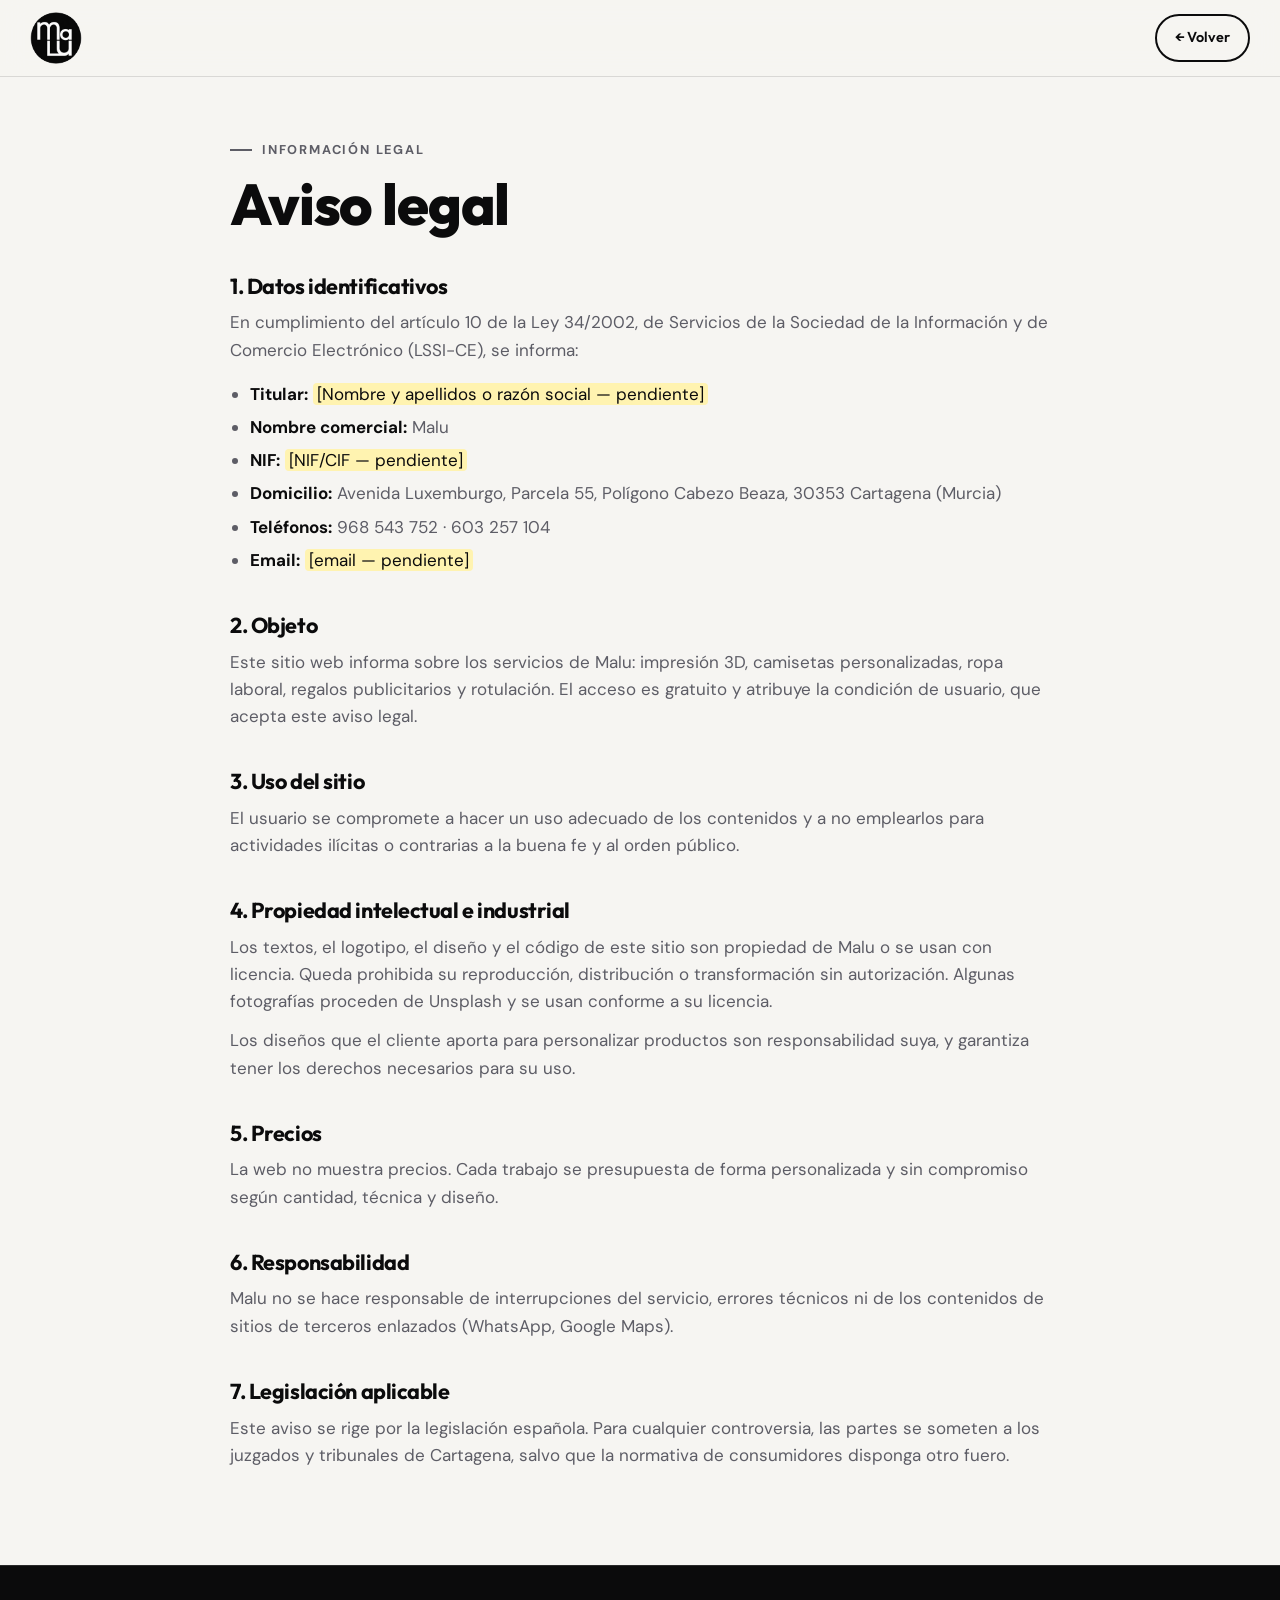
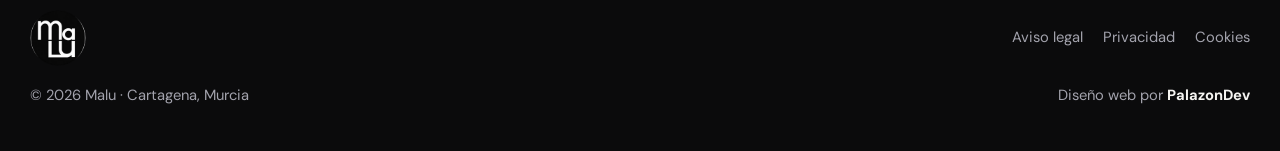
==== commit 12fd4a6b: "Footer: crédito Diseño web por PalazonDev enlazado a palazondev.com Co-Authored-By: Claude Opus 5.5 " ====
--- a/aviso-legal.html
+++ b/aviso-legal.html
@@ -42,7 +42,7 @@
     <div class="wrap footer__inner">
       <a href="./" class="brand brand--light"><img src="assets/logo-malu-160.webp" alt="Malu" width="56" height="56"></a>
       <nav class="footer__legal" aria-label="Legal"><a href="aviso-legal.html">Aviso legal</a><a href="privacidad.html">Privacidad</a><a href="cookies.html">Cookies</a></nav>
-      <p class="footer__copy">© 2026 Malu · Cartagena, Murcia</p>
+      <p class="footer__copy">© 2026 Malu · Cartagena, Murcia<span class="footer__credit">Diseño web por <a href="https://palazondev.com" target="_blank" rel="noopener">PalazonDev</a></span></p>
     </div>
   </footer>
 </body>
--- a/styles.css
+++ b/styles.css
@@ -510,3 +510,8 @@
 .service--wide .service__body { padding: 36px 40px; }
 .service--wide h3 { font-size: 2rem; }
 @media (max-width: 640px) { .service--wide { grid-template-columns: 1fr; } .service--wide .service__body { padding: 24px 20px; } .service--wide h3 { font-size: 1.65rem; } }
+
+/* Crédito del diseñador */
+.footer__copy { display: flex; flex-wrap: wrap; justify-content: space-between; gap: 8px 24px; }
+.footer__credit a { color: var(--paper); font-weight: 700; background: linear-gradient(var(--accent), var(--accent)) 0 100% / 0 2px no-repeat; transition: background-size .4s var(--ease), color .3s; }
+.footer__credit a:hover { color: #8ea0ff; background-size: 100% 2px; }
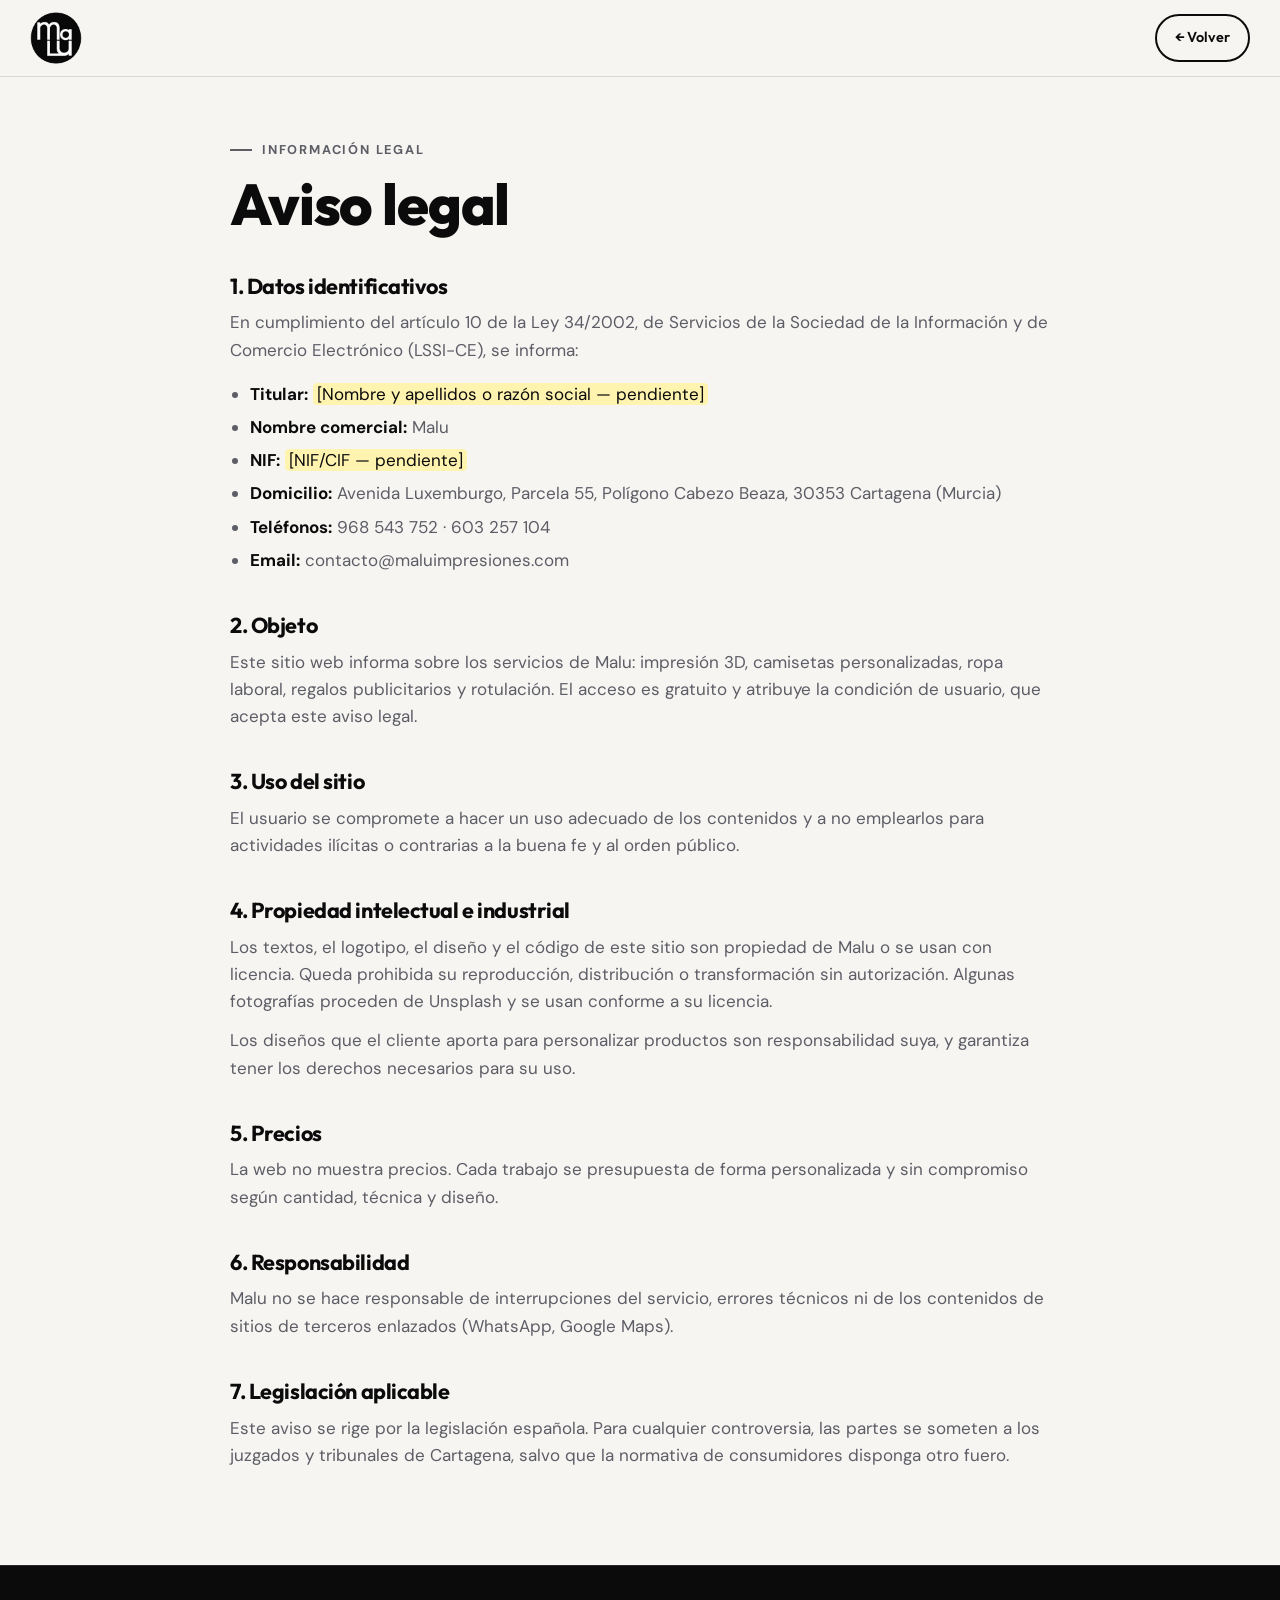
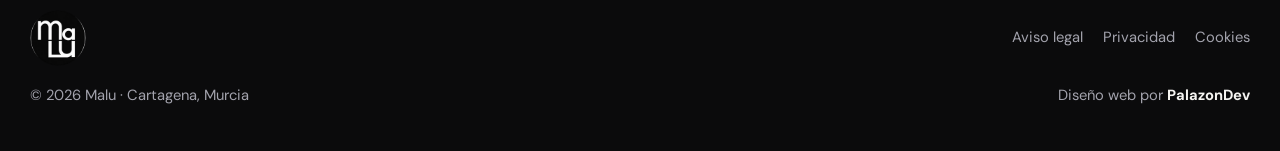
==== commit 10550dbc: "Email contacto@maluimpresiones.com en contacto, schema y páginas legales Co-Authored-By: Claude Opus" ====
--- a/aviso-legal.html
+++ b/aviso-legal.html
@@ -9,7 +9,7 @@
   <link rel="preconnect" href="https://fonts.googleapis.com">
   <link rel="preconnect" href="https://fonts.gstatic.com" crossorigin>
   <link href="https://fonts.googleapis.com/css2?family=Outfit:wght@600;700;800&family=DM+Sans:opsz,wght@9..40,400;9..40,700&display=swap" rel="stylesheet">
-  <link rel="stylesheet" href="styles.css">
+  <link rel="stylesheet" href="styles.css?v=20261026160615">
 </head>
 <body>
   <header class="header scrolled">
@@ -23,7 +23,7 @@
     <h1>Aviso legal</h1>
     <h2>1. Datos identificativos</h2>
     <p>En cumplimiento del artículo 10 de la Ley 34/2002, de Servicios de la Sociedad de la Información y de Comercio Electrónico (LSSI-CE), se informa:</p>
-    <ul><li><b>Titular:</b> <mark>[Nombre y apellidos o razón social — pendiente]</mark></li><li><b>Nombre comercial:</b> Malu</li><li><b>NIF:</b> <mark>[NIF/CIF — pendiente]</mark></li><li><b>Domicilio:</b> Avenida Luxemburgo, Parcela 55, Polígono Cabezo Beaza, 30353 Cartagena (Murcia)</li><li><b>Teléfonos:</b> 968 543 752 · 603 257 104</li><li><b>Email:</b> <mark>[email — pendiente]</mark></li></ul>
+    <ul><li><b>Titular:</b> <mark>[Nombre y apellidos o razón social — pendiente]</mark></li><li><b>Nombre comercial:</b> Malu</li><li><b>NIF:</b> <mark>[NIF/CIF — pendiente]</mark></li><li><b>Domicilio:</b> Avenida Luxemburgo, Parcela 55, Polígono Cabezo Beaza, 30353 Cartagena (Murcia)</li><li><b>Teléfonos:</b> 968 543 752 · 603 257 104</li><li><b>Email:</b> <a href="mailto:contacto@maluimpresiones.com">contacto@maluimpresiones.com</a></li></ul>
     <h2>2. Objeto</h2>
     <p>Este sitio web informa sobre los servicios de Malu: impresión 3D, camisetas personalizadas, ropa laboral, regalos publicitarios y rotulación. El acceso es gratuito y atribuye la condición de usuario, que acepta este aviso legal.</p>
     <h2>3. Uso del sitio</h2>
@@ -42,7 +42,7 @@
     <div class="wrap footer__inner">
       <a href="./" class="brand brand--light"><img src="assets/logo-malu-160.webp" alt="Malu" width="56" height="56"></a>
       <nav class="footer__legal" aria-label="Legal"><a href="aviso-legal.html">Aviso legal</a><a href="privacidad.html">Privacidad</a><a href="cookies.html">Cookies</a></nav>
-      <p class="footer__copy">© 2026 Malu · Cartagena, Murcia<span class="footer__credit">Diseño web por <a href="https://palazondev.com" target="_blank" rel="noopener">PalazonDev</a></span></p>
+      <p class="footer__copy"><span class="footer__owner">© 2026 Malu · Cartagena, Murcia</span><span class="footer__sep" aria-hidden="true"> · </span><span class="footer__credit">Diseño web por <a href="https://palazondev.com" target="_blank" rel="noopener">PalazonDev</a></span></p>
     </div>
   </footer>
 </body>
--- a/styles.css
+++ b/styles.css
@@ -515,3 +515,97 @@
 .footer__copy { display: flex; flex-wrap: wrap; justify-content: space-between; gap: 8px 24px; }
 .footer__credit a { color: var(--paper); font-weight: 700; background: linear-gradient(var(--accent), var(--accent)) 0 100% / 0 2px no-repeat; transition: background-size .4s var(--ease), color .3s; }
 .footer__credit a:hover { color: #8ea0ff; background-size: 100% 2px; }
+
+@media (min-width: 641px) { .footer__sep { display: none; } }
+@media (max-width: 640px) { .footer__copy { display: block; } .footer__copy .footer__credit { white-space: nowrap; } }
+
+[hidden] { display: none !important; }
+
+/* ---------- Trabajos reales ---------- */
+.filters--light .filter { color: var(--ink); border-color: var(--line); }
+.filters--light .filter:hover { border-color: var(--ink); }
+.filters--light .filter.is-active { background: var(--ink); color: var(--paper); border-color: var(--ink); }
+
+.works { display: grid; grid-template-columns: repeat(3, 1fr); gap: 22px; }
+.work {
+  position: relative; display: flex; flex-direction: column; background: var(--white);
+  border: 1px solid var(--line); border-radius: var(--radius); overflow: hidden;
+  transition: transform .45s var(--ease), box-shadow .45s var(--ease);
+}
+.work:hover { box-shadow: 0 28px 50px -30px rgba(11,11,12,.4); }
+.work.is-hidden { display: none; }
+.works.is-visible > .work.entering { animation: popIn .55s var(--ease) both; animation-delay: calc(var(--s, 0) * 70ms); }
+
+.work__open { position: relative; display: block; aspect-ratio: 4 / 3; overflow: hidden; background: var(--ink-2); }
+.work__open img { width: 100%; height: 100%; object-fit: cover; transition: transform 1s var(--ease); }
+.work:hover .work__open img { transform: scale(1.07); }
+.work__open::after {
+  content: ""; position: absolute; inset: 0;
+  background: linear-gradient(to top, rgba(11,11,12,.55), transparent 55%);
+  opacity: .7; transition: opacity .4s;
+}
+.work:hover .work__open::after { opacity: 1; }
+.work__count {
+  position: absolute; top: 14px; right: 14px; z-index: 1;
+  background: rgba(11,11,12,.72); color: #fff; font: 600 .78rem var(--display);
+  padding: 6px 11px; border-radius: 999px; backdrop-filter: blur(6px); -webkit-backdrop-filter: blur(6px);
+}
+.work__zoom {
+  position: absolute; left: 16px; bottom: 14px; z-index: 1; color: #fff;
+  font: 600 .95rem var(--display); display: flex; align-items: center; gap: 8px;
+  transform: translateY(6px); opacity: .9; transition: transform .4s var(--ease), opacity .4s;
+}
+.work__zoom::after { content: "→"; transition: transform .4s var(--ease); }
+.work:hover .work__zoom { transform: none; opacity: 1; }
+.work:hover .work__zoom::after { transform: translateX(4px); }
+
+.work__body { padding: 20px 22px 24px; display: flex; flex-direction: column; gap: 6px; flex: 1; }
+.work__type { font-size: .74rem; font-weight: 700; letter-spacing: .12em; text-transform: uppercase; color: var(--accent); }
+.work h3 { font-size: 1.3rem; font-weight: 700; }
+.work p { color: var(--muted); font-size: .95rem; }
+.work__place { margin-top: auto; padding-top: 8px; font-size: .85rem; color: var(--muted); display: flex; align-items: center; gap: 6px; }
+.work__place::before { content: ""; width: 8px; height: 8px; border-radius: 50%; background: var(--accent); }
+
+.works__more { display: flex; justify-content: center; margin-top: 36px; }
+
+/* ---------- Visor de fotos ---------- */
+.lightbox {
+  position: fixed; inset: 0; z-index: 250; background: rgba(8, 8, 10, .94);
+  display: flex; align-items: center; justify-content: center;
+  padding: calc(64px + env(safe-area-inset-top, 0px)) 72px calc(64px + env(safe-area-inset-bottom, 0px));
+  opacity: 0; transition: opacity .3s var(--ease);
+}
+.lightbox.open { opacity: 1; }
+.lightbox__figure { margin: 0; display: flex; flex-direction: column; align-items: center; gap: 14px; max-width: 100%; max-height: 100%; }
+.lightbox__figure img {
+  max-width: min(1200px, 100%); max-height: calc(100dvh - 190px); width: auto; height: auto;
+  border-radius: 14px; box-shadow: 0 30px 80px -20px rgba(0,0,0,.6);
+  transform: scale(.96); transition: transform .4s var(--ease), opacity .3s;
+}
+.lightbox.open .lightbox__figure img { transform: none; }
+.lightbox__figure img.loading { opacity: .3; }
+.lightbox figcaption { display: flex; gap: 16px; color: #d8d8de; font: 500 .95rem var(--display); text-align: center; flex-wrap: wrap; justify-content: center; }
+.lightbox figcaption span:last-child { color: #8ea0ff; }
+.lightbox__close, .lightbox__nav {
+  position: absolute; display: grid; place-items: center; width: 52px; height: 52px; border-radius: 50%;
+  border: 1px solid rgba(255,255,255,.2); background: rgba(255,255,255,.08); color: #fff;
+  font-size: 2rem; line-height: 1; cursor: pointer; transition: background .3s, transform .3s var(--ease);
+}
+.lightbox__close:hover, .lightbox__nav:hover { background: var(--accent); }
+.lightbox__close { top: calc(16px + env(safe-area-inset-top, 0px)); right: 16px; }
+.lightbox__nav { top: 50%; margin-top: -26px; }
+.lightbox__nav--prev { left: 14px; }
+.lightbox__nav--next { right: 14px; }
+
+.contact__area { color: var(--paper); font-size: 1rem; line-height: 1.55; max-width: 46ch; }
+
+@media (max-width: 1024px) { .works { grid-template-columns: repeat(2, 1fr); } }
+@media (max-width: 640px) {
+  .works { grid-template-columns: 1fr; }
+  .works__more .btn { width: 100%; }
+  .lightbox { padding: calc(70px + env(safe-area-inset-top, 0px)) 12px calc(90px + env(safe-area-inset-bottom, 0px)); }
+  .lightbox__figure img { max-height: calc(100dvh - 210px); }
+  .lightbox__nav { top: auto; bottom: calc(20px + env(safe-area-inset-bottom, 0px)); margin-top: 0; width: 48px; height: 48px; }
+  .lightbox__nav--prev { left: calc(50% - 60px); }
+  .lightbox__nav--next { right: calc(50% - 60px); }
+}
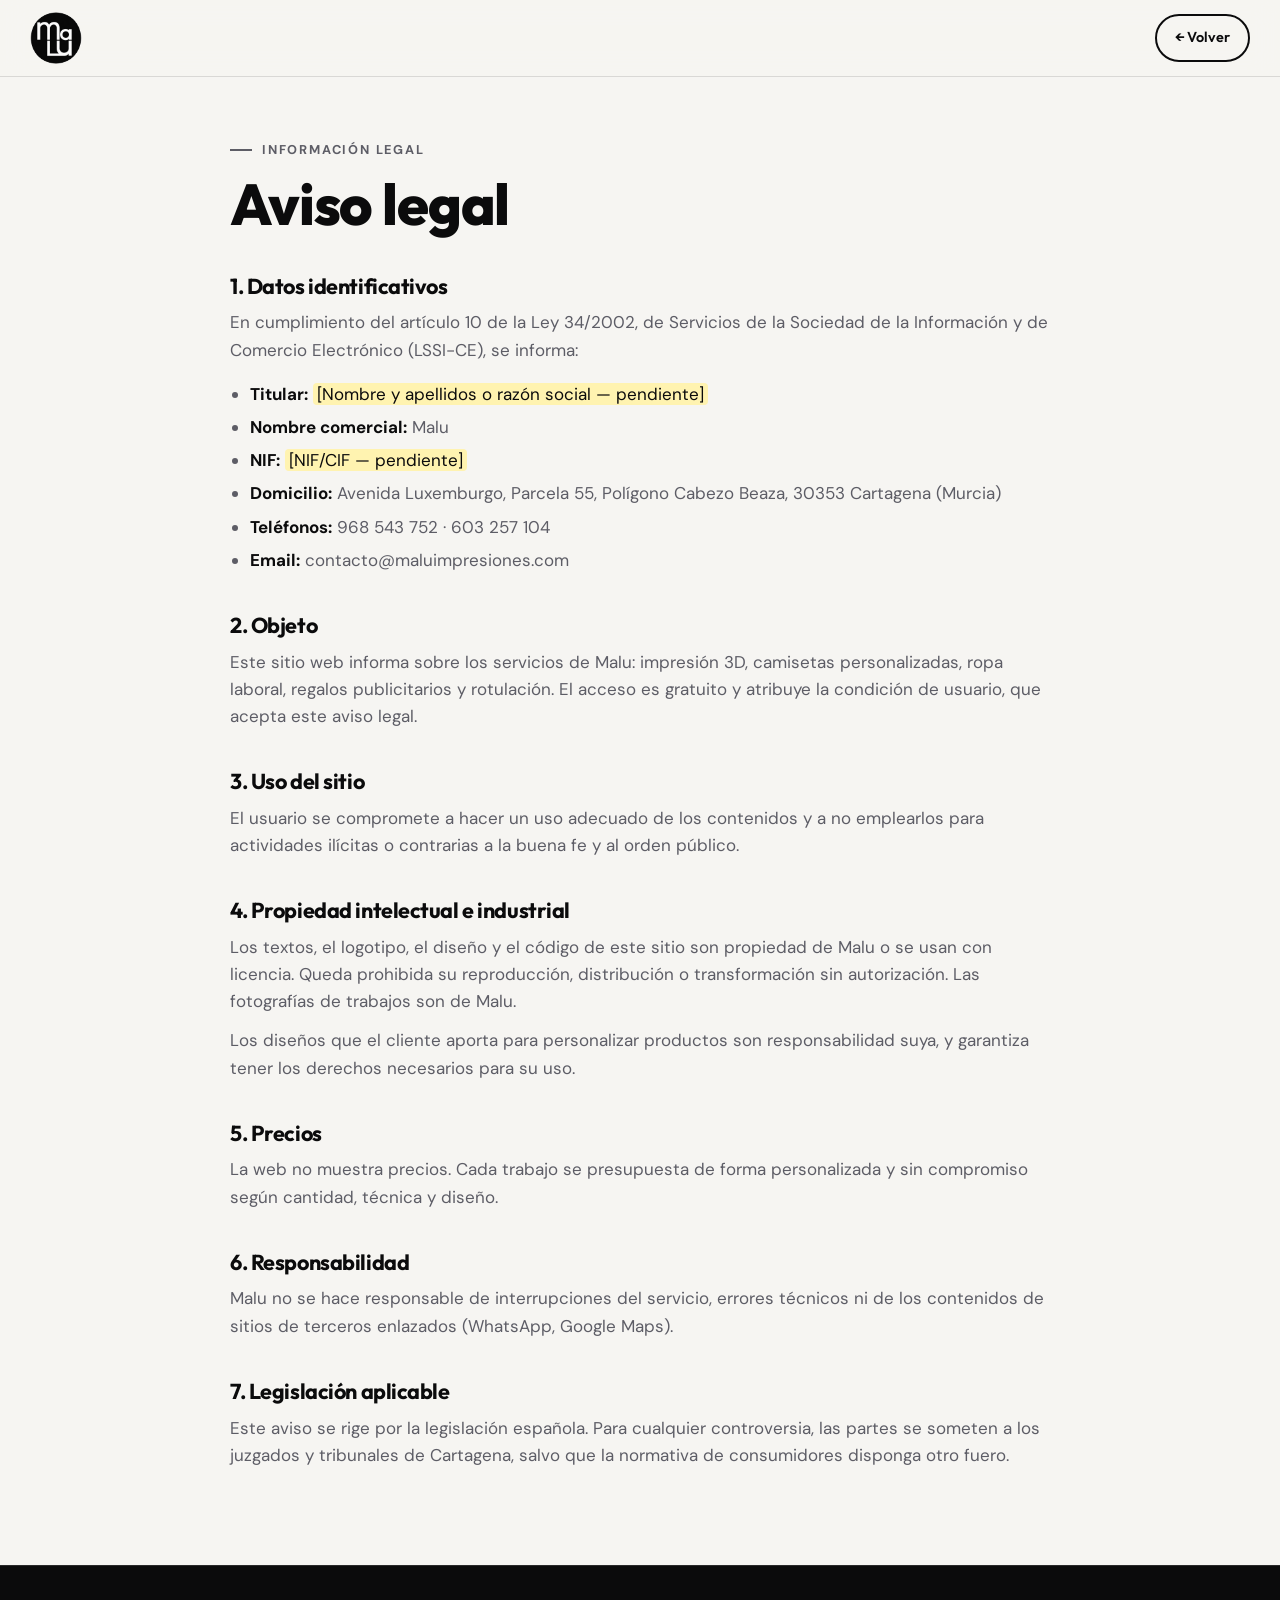
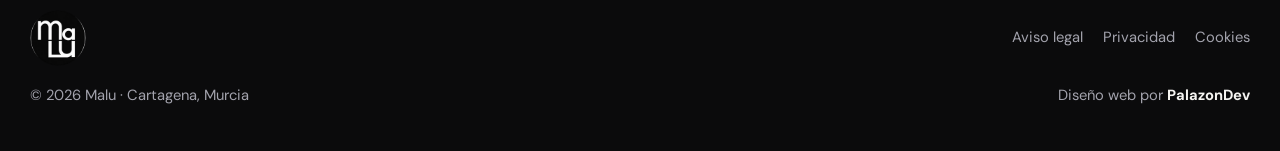
==== commit c3b4c766: "Solo fotos de trabajos reales: fuera stock y coche de autoescuela - Quitada la rotulación de la Auto" ====
--- a/aviso-legal.html
+++ b/aviso-legal.html
@@ -29,7 +29,7 @@
     <h2>3. Uso del sitio</h2>
     <p>El usuario se compromete a hacer un uso adecuado de los contenidos y a no emplearlos para actividades ilícitas o contrarias a la buena fe y al orden público.</p>
     <h2>4. Propiedad intelectual e industrial</h2>
-    <p>Los textos, el logotipo, el diseño y el código de este sitio son propiedad de Malu o se usan con licencia. Queda prohibida su reproducción, distribución o transformación sin autorización. Algunas fotografías proceden de Unsplash y se usan conforme a su licencia.</p>
+    <p>Los textos, el logotipo, el diseño y el código de este sitio son propiedad de Malu o se usan con licencia. Queda prohibida su reproducción, distribución o transformación sin autorización. Las fotografías de trabajos son de Malu.</p>
     <p>Los diseños que el cliente aporta para personalizar productos son responsabilidad suya, y garantiza tener los derechos necesarios para su uso.</p>
     <h2>5. Precios</h2>
     <p>La web no muestra precios. Cada trabajo se presupuesta de forma personalizada y sin compromiso según cantidad, técnica y diseño.</p>
--- a/styles.css
+++ b/styles.css
@@ -609,3 +609,9 @@
   .lightbox__nav--prev { left: calc(50% - 60px); }
   .lightbox__nav--next { right: calc(50% - 60px); }
 }
+
+/* Bloque de marca en lugar de foto (categorías sin fotos propias) */
+.img-brand { width: 100%; height: 100%; min-height: inherit; display: flex; flex-direction: column; align-items: center; justify-content: center; gap: .35rem; padding: 1.5rem; text-align: center; background: radial-gradient(120% 90% at 20% 10%, #3a58ff 0%, var(--accent) 45%, var(--accent-ink) 100%); color: var(--white); }
+.service__img .img-brand img, .product__img .img-brand img { width: 64px; height: 64px; object-fit: contain; border-radius: 50%; background: var(--white); padding: 6px; margin-bottom: .4rem; transform: none; }
+.img-brand strong { font-family: var(--display); font-size: 1.35rem; font-weight: 700; line-height: 1.15; }
+.img-brand span { font-size: .9rem; opacity: .85; letter-spacing: .02em; }
